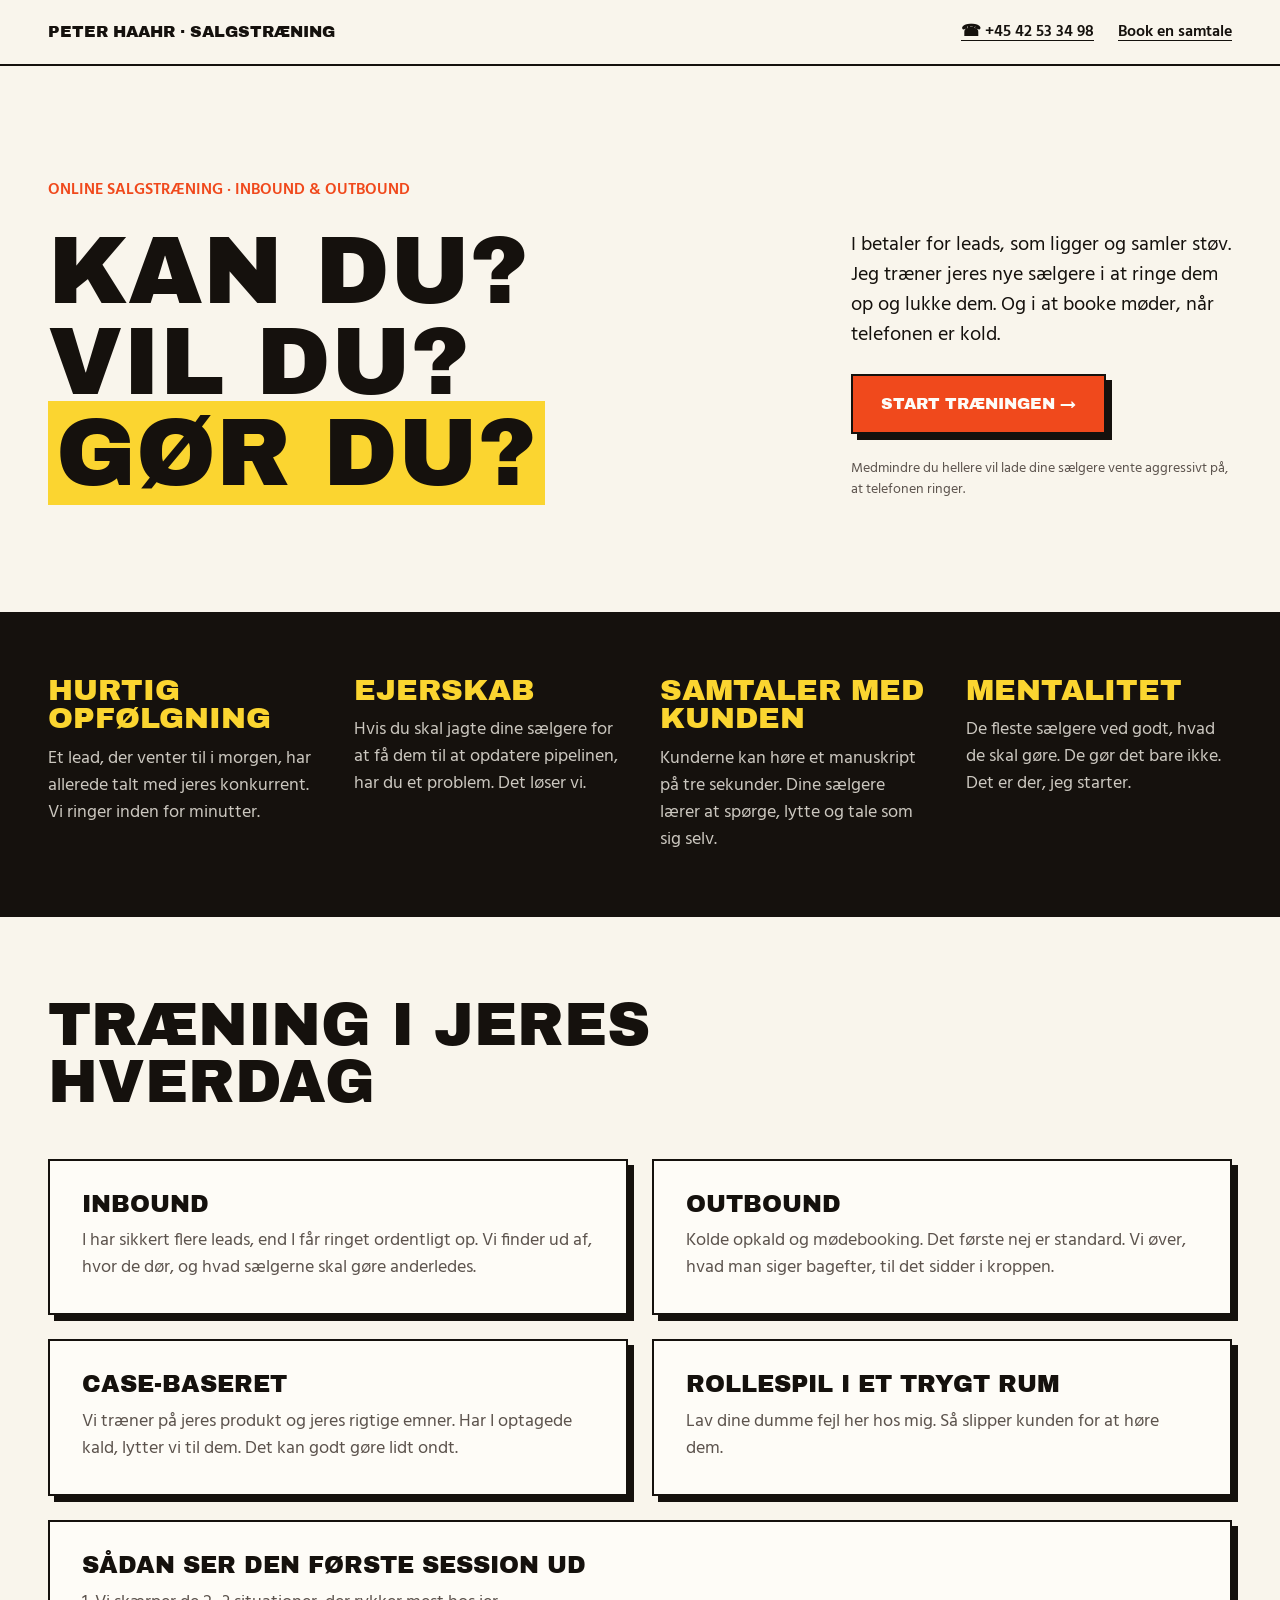
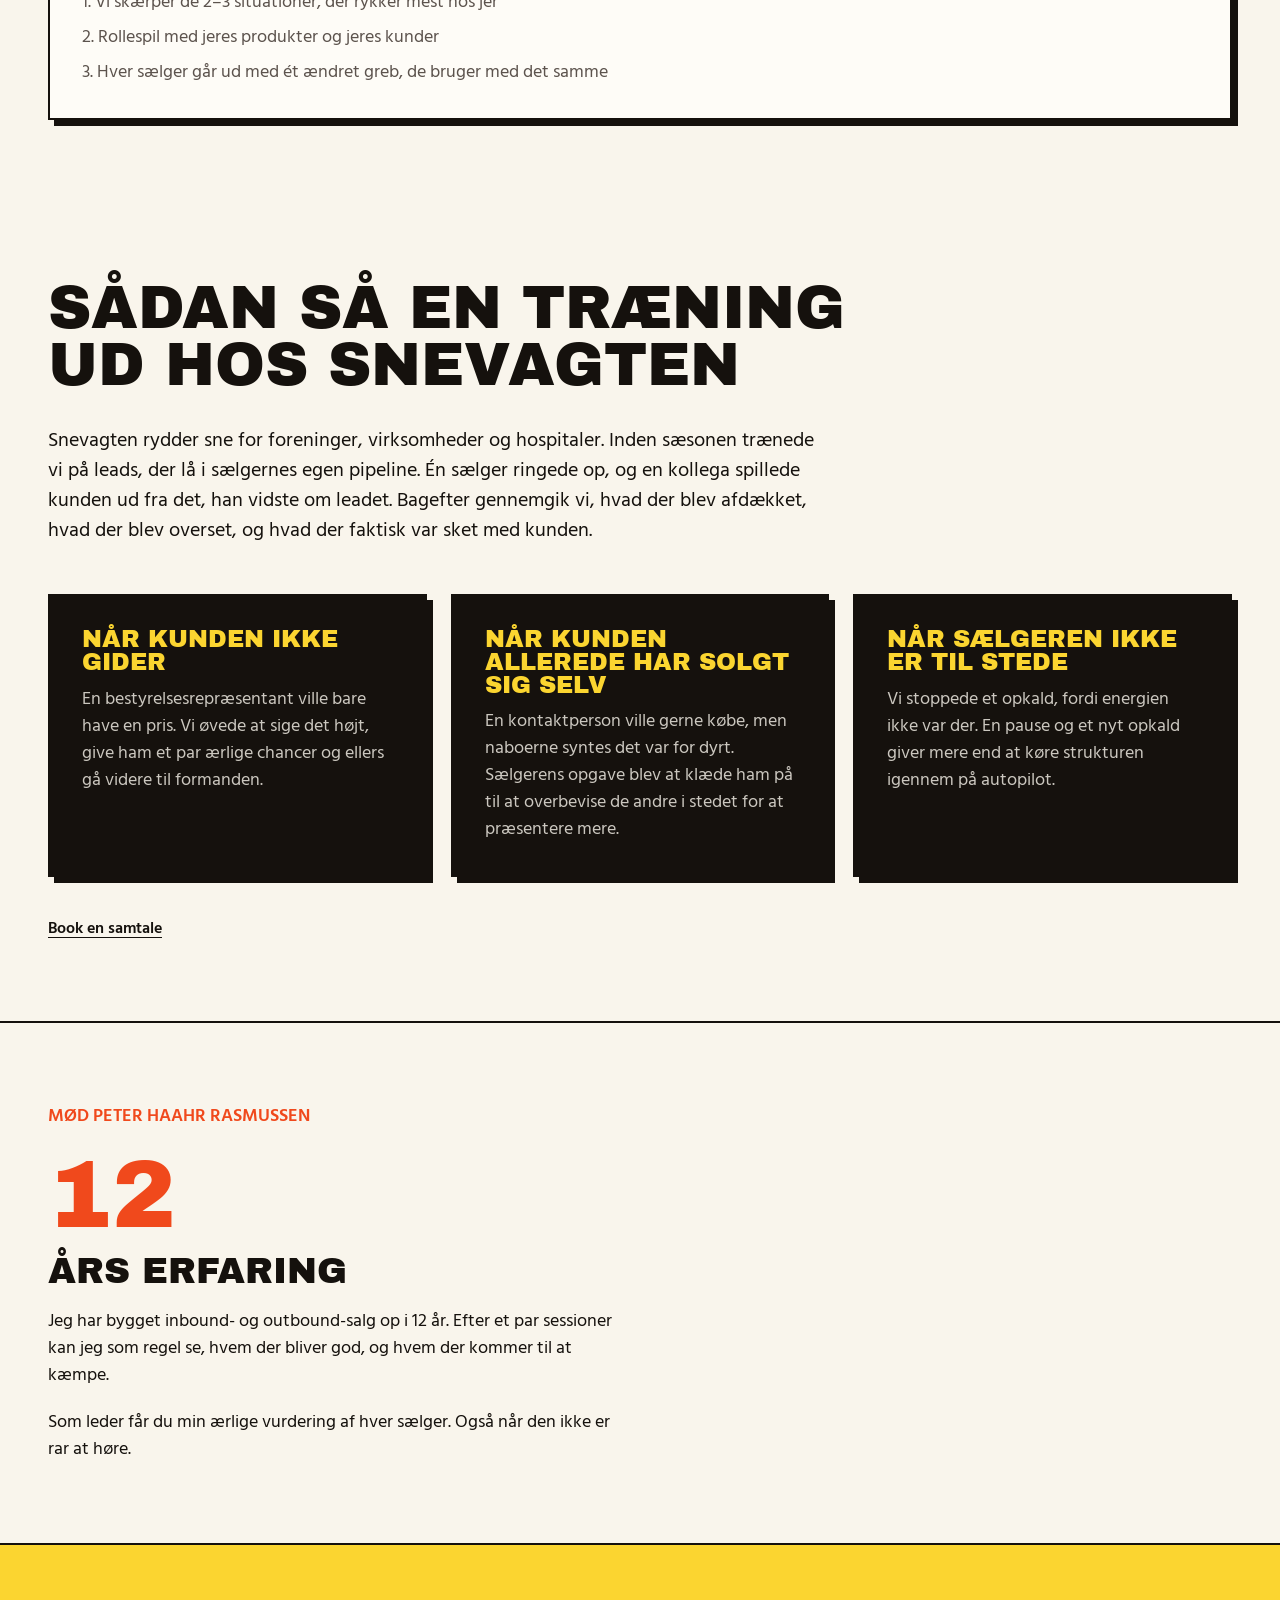
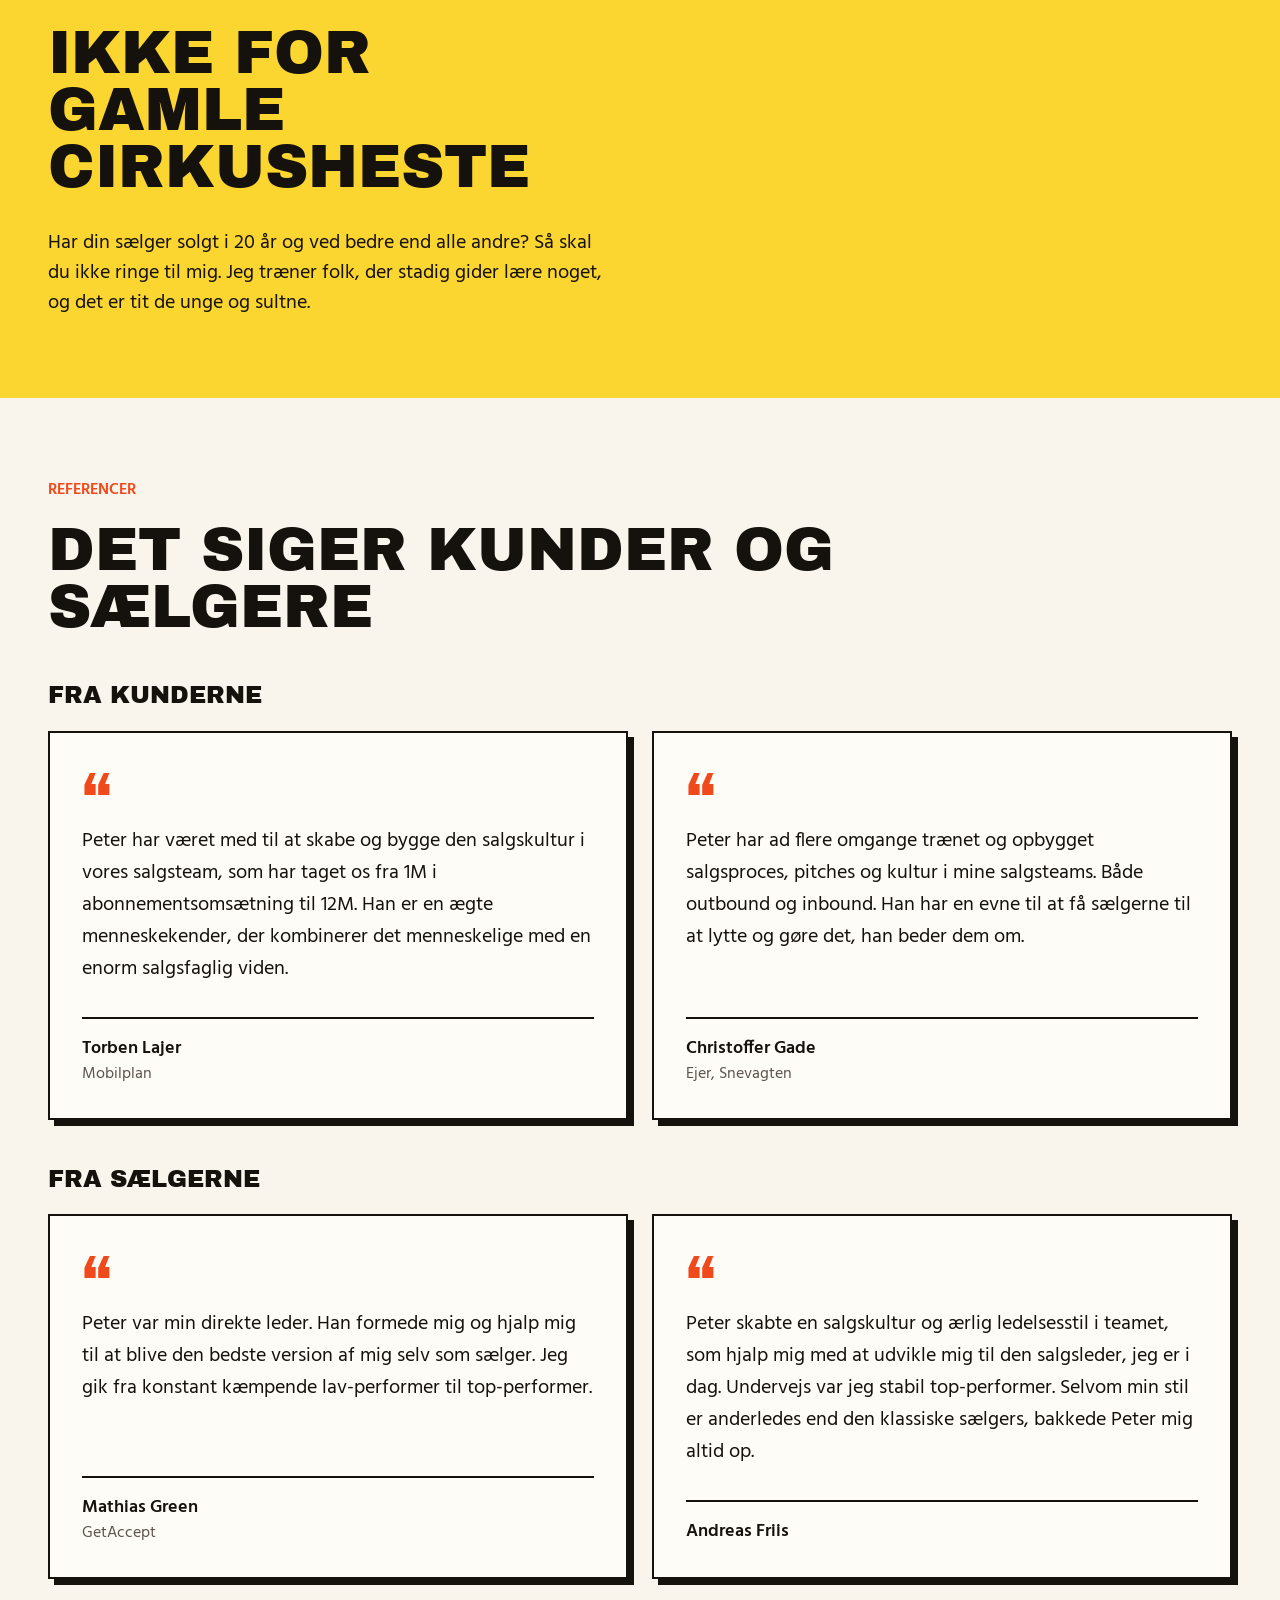
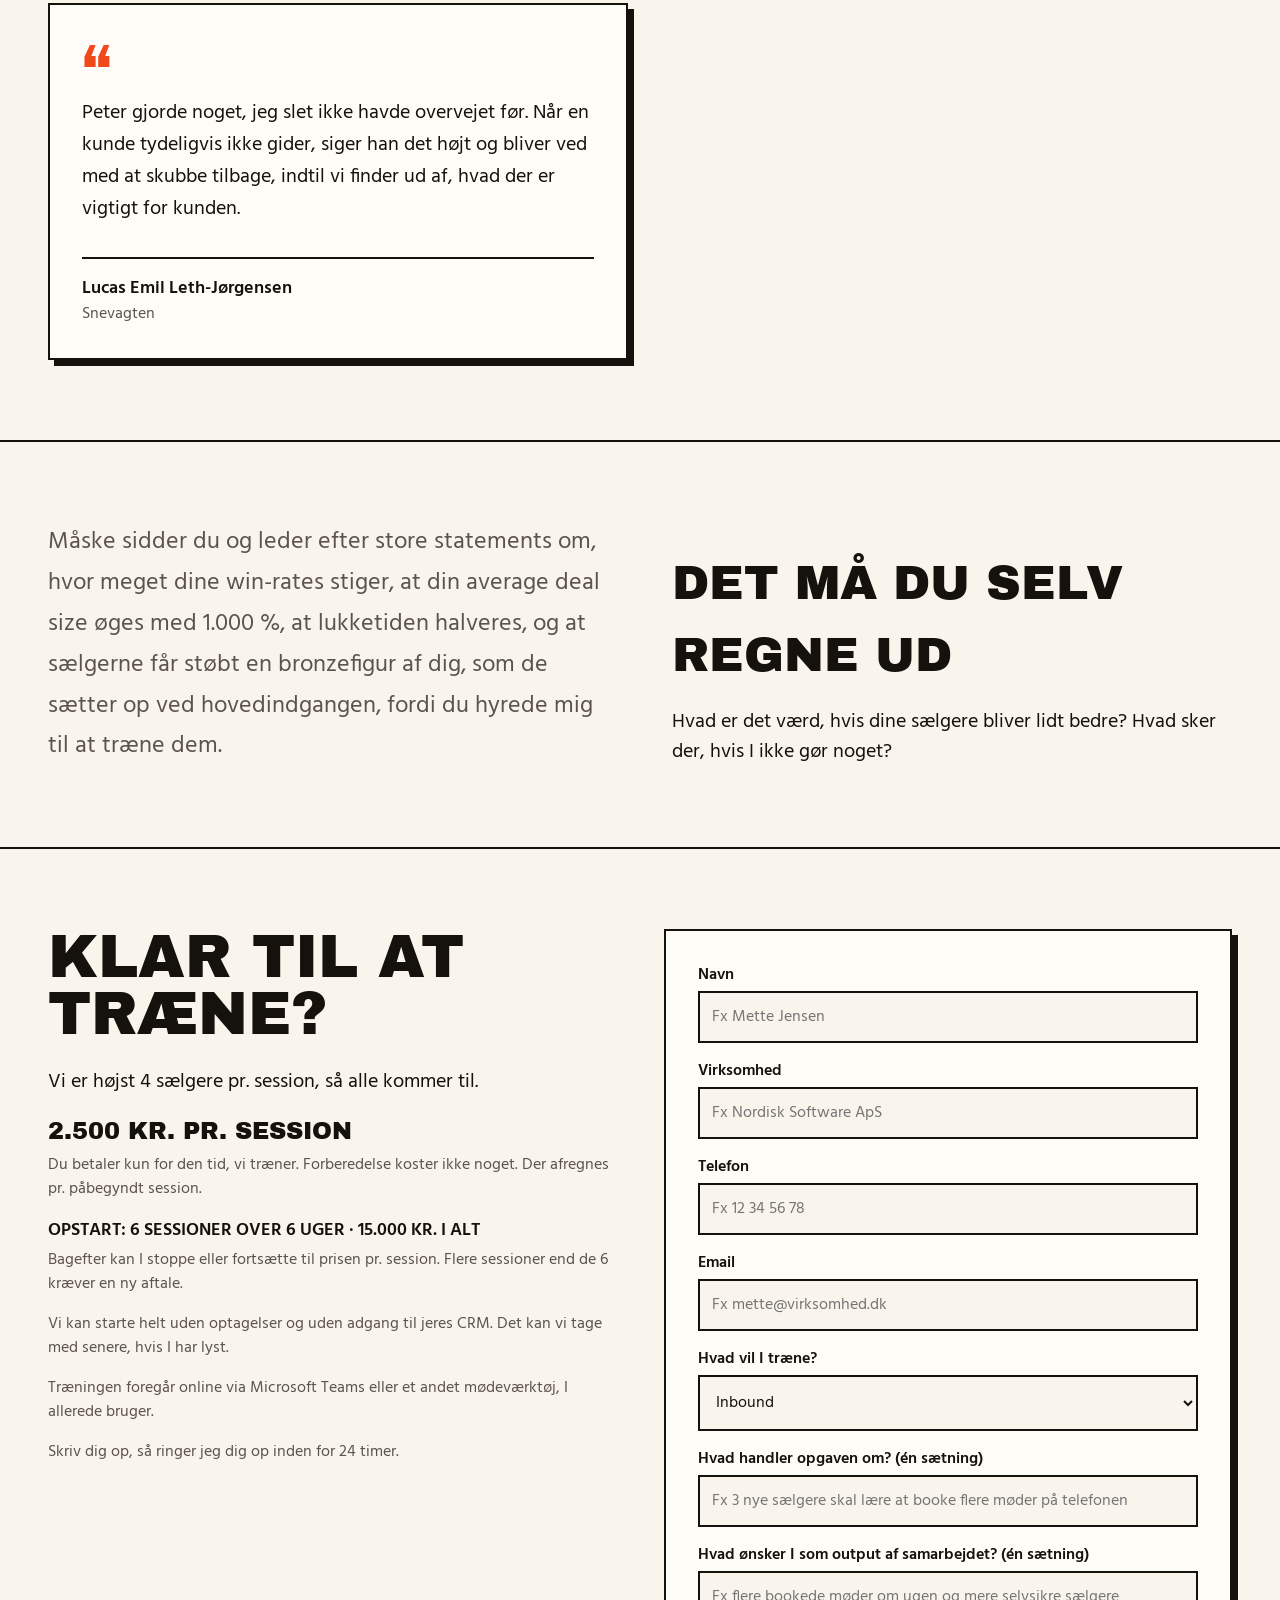
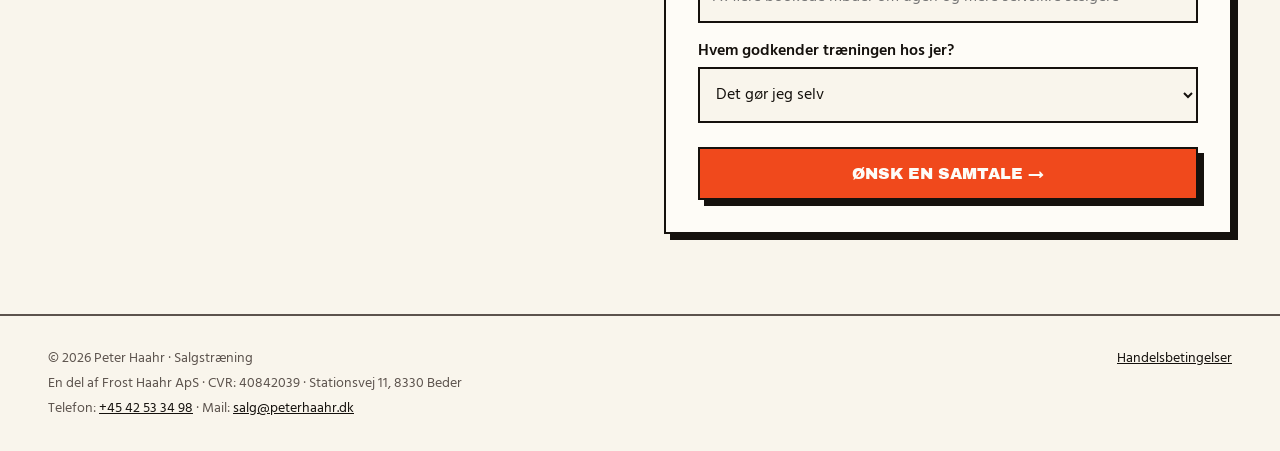
==== index.html @ a9621f41 "Statisk site flyttet fra Lovable Co-Authored-By: Claude Opus 5.5 <noreply@anthropic.com> Claude-Sess" ====
<!DOCTYPE html>
<html lang="da">
<head>
<meta charset="utf-8">
<meta name="viewport" content="width=device-width, initial-scale=1">
<title>Peter Haahr · Online salgstræning – inbound &amp; outbound</title>
<meta name="description" content="Case-baseret online salgstræning med fokus på mentalitet, kultur og adfærd. Højere konvertering, hurtigere sælgere, ægte relationer.">
<meta property="og:title" content="Peter Haahr · Salgstræning for sultne sælgere">
<meta property="og:description" content="Kan du? Vil du? Gør du? Træning pr. session med 12 års erfaring fra inbound og outbound salg.">
<meta property="og:type" content="website">
<meta property="og:url" content="https://peterhaahr.dk/">
<meta property="og:image" content="https://peterhaahr.dk/assets/peter-portraet.webp">
<meta name="twitter:card" content="summary_large_image">
<link rel="canonical" href="https://peterhaahr.dk/">
<link rel="icon" href="/favicon.png" type="image/png">
<link rel="preconnect" href="https://fonts.googleapis.com">
<link rel="preconnect" href="https://fonts.gstatic.com" crossorigin>
<link rel="stylesheet" href="https://fonts.googleapis.com/css2?family=Archivo+Black&family=Hind:wght@400;500;600&display=swap">
<link rel="stylesheet" href="/assets/style.css">
</head>
<body>
<main>
  <header class="site-header px">
    <a class="brand" href="/">
      <img onerror="this.remove()" src="/assets/peter-haahr-logo.webp" alt="PH. — Peter Haahr logo" width="64" height="64">
      <span class="display">Peter Haahr · Salgstræning</span>
    </a>
    <nav class="nav">
      <a class="link" href="tel:+4542533498" aria-label="Ring til Peter på +45 42 53 34 98">☎ +45 42 53 34 98</a>
      <a class="link" href="#kontakt">Book en samtale</a>
    </nav>
  </header>

  <section class="hero px">
    <div>
      <p class="eyebrow" style="margin-bottom:1.5rem">Online salgstræning · Inbound &amp; Outbound</p>
      <h1>Kan du?<br>Vil du?<br><span class="mark">Gør du?</span></h1>
    </div>
    <div class="side">
      <p class="lead">I betaler for leads, som ligger og samler støv. Jeg træner jeres nye sælgere i at ringe dem op og lukke dem. Og i at booke møder, når telefonen er kold.</p>
      <p><a class="cta" href="#kontakt">Start træningen →</a></p>
      <p class="muted" style="font-size:.875rem">Medmindre du hellere vil lade dine sælgere vente aggressivt på, at telefonen ringer.</p>
    </div>
  </section>

  <section class="ink px grid g4 pillars">
    <div><h3>Hurtig opfølgning</h3><p>Et lead, der venter til i morgen, har allerede talt med jeres konkurrent. Vi ringer inden for minutter.</p></div>
    <div><h3>Ejerskab</h3><p>Hvis du skal jagte dine sælgere for at få dem til at opdatere pipelinen, har du et problem. Det løser vi.</p></div>
    <div><h3>Samtaler med kunden</h3><p>Kunderne kan høre et manuskript på tre sekunder. Dine sælgere lærer at spørge, lytte og tale som sig selv.</p></div>
    <div><h3>Mentalitet</h3><p>De fleste sælgere ved godt, hvad de skal gøre. De gør det bare ikke. Det er der, jeg starter.</p></div>
  </section>

  <section class="px">
    <h2 class="h2">Træning i jeres hverdag</h2>
    <div class="grid g2">
      <div class="card brutal"><h3>Inbound</h3><p class="lg muted">I har sikkert flere leads, end I får ringet ordentligt op. Vi finder ud af, hvor de dør, og hvad sælgerne skal gøre anderledes.</p></div>
      <div class="card brutal"><h3>Outbound</h3><p class="lg muted">Kolde opkald og mødebooking. Det første nej er standard. Vi øver, hvad man siger bagefter, til det sidder i kroppen.</p></div>
      <div class="card brutal"><h3>Case-baseret</h3><p class="lg muted">Vi træner på jeres produkt og jeres rigtige emner. Har I optagede kald, lytter vi til dem. Det kan godt gøre lidt ondt.</p></div>
      <div class="card brutal"><h3>Rollespil i et trygt rum</h3><p class="lg muted">Lav dine dumme fejl her hos mig. Så slipper kunden for at høre dem.</p></div>
    </div>
    <div class="card brutal" style="margin-top:1.5rem">
      <h3>Sådan ser den første session ud</h3>
      <ol class="steps muted">
        <li>Vi skærper de 2–3 situationer, der rykker mest hos jer</li>
        <li>Rollespil med jeres produkter og jeres kunder</li>
        <li>Hver sælger går ud med ét ændret greb, de bruger med det samme</li>
      </ol>
    </div>
  </section>

  <section class="px">
    <h2 class="h2" style="margin-bottom:2rem">Sådan så en træning ud hos Snevagten</h2>
    <p class="lead" style="max-width:48rem;margin-bottom:3rem">Snevagten rydder sne for foreninger, virksomheder og hospitaler. Inden sæsonen trænede vi på leads, der lå i sælgernes egen pipeline. Én sælger ringede op, og en kollega spillede kunden ud fra det, han vidste om leadet. Bagefter gennemgik vi, hvad der blev afdækket, hvad der blev overset, og hvad der faktisk var sket med kunden.</p>
    <div class="grid g3">
      <div class="card ink brutal"><h3>Når kunden ikke gider</h3><p class="lg">En bestyrelsesrepræsentant ville bare have en pris. Vi øvede at sige det højt, give ham et par ærlige chancer og ellers gå videre til formanden.</p></div>
      <div class="card ink brutal"><h3>Når kunden allerede har solgt sig selv</h3><p class="lg">En kontaktperson ville gerne købe, men naboerne syntes det var for dyrt. Sælgerens opgave blev at klæde ham på til at overbevise de andre i stedet for at præsentere mere.</p></div>
      <div class="card ink brutal"><h3>Når sælgeren ikke er til stede</h3><p class="lg">Vi stoppede et opkald, fordi energien ikke var der. En pause og et nyt opkald giver mere end at køre strukturen igennem på autopilot.</p></div>
    </div>
    <p style="margin-top:2.5rem"><a class="link" href="#kontakt">Book en samtale</a></p>
  </section>

  <section class="about px bt bb">
    <img onerror="this.remove()" class="brutal" src="/assets/peter-portraet.webp" alt="Peter Haahr Rasmussen med et smil og direkte øjenkontakt" loading="lazy" width="960" height="640">
    <div class="txt lg">
      <p class="eyebrow">Mød Peter Haahr Rasmussen</p>
      <h2><span class="big">12</span>års erfaring</h2>
      <p>Jeg har bygget inbound- og outbound-salg op i 12 år. Efter et par sessioner kan jeg som regel se, hvem der bliver god, og hvem der kommer til at kæmpe.</p>
      <p>Som leder får du min ærlige vurdering af hver sælger. Også når den ikke er rar at høre.</p>
    </div>
  </section>

  <section class="circus px">
    <div>
      <h2 class="h2" style="margin-bottom:2rem">Ikke for gamle cirkusheste</h2>
      <p class="lead" style="max-width:42rem">Har din sælger solgt i 20 år og ved bedre end alle andre? Så skal du ikke ringe til mig. Jeg træner folk, der stadig gider lære noget, og det er tit de unge og sultne.</p>
    </div>
    <img onerror="this.remove()" class="brutal" src="/assets/peter-energi.webp" alt="Peter Haahr Rasmussen griner i solen ved havnen" loading="lazy" width="640" height="960">
  </section>

  <section class="px bb" aria-labelledby="citater-heading">
    <p class="eyebrow" style="margin-bottom:1.25rem">Referencer</p>
    <h2 class="h2" id="citater-heading">Det siger kunder og sælgere</h2>

    <h3 style="font-size:1.5rem;margin:3rem 0 1.5rem">Fra kunderne</h3>
    <div class="grid g2">
      <figure class="quote card brutal"><span class="q" aria-hidden="true">“</span><blockquote>Peter har været med til at skabe og bygge den salgskultur i vores salgsteam, som har taget os fra 1M i abonnementsomsætning til 12M. Han er en ægte menneskekender, der kombinerer det menneskelige med en enorm salgsfaglig viden.</blockquote><figcaption><b>Torben Lajer</b><span class="muted">Mobilplan</span></figcaption></figure>
      <figure class="quote card brutal"><span class="q" aria-hidden="true">“</span><blockquote>Peter har ad flere omgange trænet og opbygget salgsproces, pitches og kultur i mine salgsteams. Både outbound og inbound. Han har en evne til at få sælgerne til at lytte og gøre det, han beder dem om.</blockquote><figcaption><b>Christoffer Gade</b><span class="muted">Ejer, Snevagten</span></figcaption></figure>
    </div>

    <h3 style="font-size:1.5rem;margin:3rem 0 1.5rem">Fra sælgerne</h3>
    <div class="grid g2">
      <figure class="quote card brutal"><span class="q" aria-hidden="true">“</span><blockquote>Peter var min direkte leder. Han formede mig og hjalp mig til at blive den bedste version af mig selv som sælger. Jeg gik fra konstant kæmpende lav-performer til top-performer.</blockquote><figcaption><b>Mathias Green</b><span class="muted">GetAccept</span></figcaption></figure>
      <figure class="quote card brutal"><span class="q" aria-hidden="true">“</span><blockquote>Peter skabte en salgskultur og ærlig ledelsesstil i teamet, som hjalp mig med at udvikle mig til den salgsleder, jeg er i dag. Undervejs var jeg stabil top-performer. Selvom min stil er anderledes end den klassiske sælgers, bakkede Peter mig altid op.</blockquote><figcaption><b>Andreas Friis</b></figcaption></figure>
      <figure class="quote card brutal"><span class="q" aria-hidden="true">“</span><blockquote>Peter gjorde noget, jeg slet ikke havde overvejet før. Når en kunde tydeligvis ikke gider, siger han det højt og bliver ved med at skubbe tilbage, indtil vi finder ud af, hvad der er vigtigt for kunden.</blockquote><figcaption><b>Lucas Emil Leth-Jørgensen</b><span class="muted">Snevagten</span></figcaption></figure>
    </div>
  </section>

  <section class="regn px">
    <p class="p">Måske sidder du og leder efter store statements om, hvor meget dine win-rates stiger, at din average deal size øges med 1.000 %, at lukketiden halveres, og at sælgerne får støbt en bronzefigur af dig, som de sætter op ved hovedindgangen, fordi du hyrede mig til at træne dem.</p>
    <div>
      <p class="display d">Det må du selv regne ud</p>
      <p class="lead" style="margin-top:1rem">Hvad er det værd, hvis dine sælgere bliver lidt bedre? Hvad sker der, hvis I ikke gør noget?</p>
    </div>
  </section>

  <section id="kontakt" class="kontakt px bt">
    <div>
      <h2 class="h2" style="margin-bottom:1.5rem">Klar til at træne?</h2>
      <p class="lead">Vi er højst 4 sælgere pr. session, så alle kommer til.</p>
      <p class="display" style="font-size:1.5rem;margin-bottom:.25rem">2.500 kr. pr. session</p>
      <p class="muted" style="margin-top:0">Du betaler kun for den tid, vi træner. Forberedelse koster ikke noget. Der afregnes pr. påbegyndt session.</p>
      <p class="lg" style="font-weight:600;text-transform:uppercase">Opstart: 6 sessioner over 6 uger · 15.000 kr. i alt</p>
      <p class="muted" style="margin-top:.25rem">Bagefter kan I stoppe eller fortsætte til prisen pr. session. Flere sessioner end de 6 kræver en ny aftale.</p>
      <p class="muted">Vi kan starte helt uden optagelser og uden adgang til jeres CRM. Det kan vi tage med senere, hvis I har lyst.</p>
      <p class="muted">Træningen foregår online via Microsoft Teams eller et andet mødeværktøj, I allerede bruger.</p>
      <p class="muted">Skriv dig op, så ringer jeg dig op inden for 24 timer.</p>
    </div>

    <div>
      <form id="lead-form" class="card brutal" novalidate>
        <label class="field"><span>Navn</span><input required name="Navn" type="text" placeholder="Fx Mette Jensen" maxlength="200" autocomplete="name"></label>
        <label class="field"><span>Virksomhed</span><input required name="Virksomhed" type="text" placeholder="Fx Nordisk Software ApS" maxlength="200" autocomplete="organization"></label>
        <label class="field"><span>Telefon</span><input required name="Telefon" type="tel" placeholder="Fx 12 34 56 78" maxlength="200" autocomplete="tel"></label>
        <label class="field"><span>Email</span><input required name="email" type="email" placeholder="Fx mette@virksomhed.dk" maxlength="200" autocomplete="email"></label>
        <label class="field"><span>Hvad vil I træne?</span>
          <select name="Fokus"><option>Inbound</option><option>Outbound</option><option>Begge dele</option></select>
        </label>
        <label class="field"><span>Hvad handler opgaven om? (én sætning)</span><input name="Opgave" type="text" placeholder="Fx 3 nye sælgere skal lære at booke flere møder på telefonen" maxlength="500"></label>
        <label class="field"><span>Hvad ønsker I som output af samarbejdet? (én sætning)</span><input name="Ønsket output" type="text" placeholder="Fx flere bookede møder om ugen og mere selvsikre sælgere" maxlength="500"></label>
        <label class="field"><span>Hvem godkender træningen hos jer?</span>
          <select name="Godkender"><option>Det gør jeg selv</option><option>Mig + chef/CFO</option><option>Indkøb skal med</option></select>
        </label>
        <input class="hp" type="text" name="_honey" tabindex="-1" autocomplete="off" aria-hidden="true">
        <p class="err" id="form-error" hidden>Noget gik galt. Prøv igen om lidt, eller ring på +45 42 53 34 98.</p>
        <button class="cta" type="submit">Ønsk en samtale →</button>
      </form>
      <div id="form-thanks" class="card brutal" hidden><p class="display" style="font-size:1.5rem">Tak! Jeg ringer dig op hurtigst muligt.</p></div>
    </div>
  </section>

  <footer class="site px">
    <div>
      <p>© <span id="year">2026</span> Peter Haahr · Salgstræning</p>
      <p style="margin-top:.25rem">En del af Frost Haahr ApS · CVR: 40842039 · Stationsvej 11, 8330 Beder</p>
      <p style="margin-top:.25rem">Telefon: <a href="tel:+4542533498">+45 42 53 34 98</a> · Mail: <a href="mailto:salg@peterhaahr.dk">salg@peterhaahr.dk</a></p>
    </div>
    <a href="/handelsbetingelser/">Handelsbetingelser</a>
  </footer>
</main>
<script src="/assets/form.js" defer></script>
</body>
</html>
---- assets/style.css ----
:root {
  --background: oklch(0.97 0.012 85);
  --foreground: oklch(0.18 0.01 60);
  --card: oklch(0.99 0.006 85);
  --primary: oklch(0.64 0.21 35);
  --primary-foreground: oklch(0.99 0.005 85);
  --muted-foreground: oklch(0.45 0.015 60);
  --accent: oklch(0.88 0.17 95);
  --ink: oklch(0.18 0.01 60);
  --ink-foreground: oklch(0.97 0.012 85);
  --border: oklch(0.18 0.01 60);
  --display: "Archivo Black", sans-serif;
  --sans: "Hind", sans-serif;
}

* { box-sizing: border-box; margin: 0; padding: 0; border-color: var(--border); }
html { scroll-behavior: smooth; }
body { background: var(--background); color: var(--foreground); font-family: var(--sans); font-size: 16px; line-height: 1.5; }
img { display: block; max-width: 100%; }
a { color: inherit; }
h1, h2, h3 { font-family: var(--display); font-weight: 400; letter-spacing: 0; line-height: 0.95; text-transform: uppercase; }

.px { padding-left: 1.5rem; padding-right: 1.5rem; }
@media (min-width: 768px) { .px { padding-left: 3rem; padding-right: 3rem; } }

.brutal { border: 2px solid var(--border); box-shadow: 6px 6px 0 var(--border); }
.card { background: var(--card); padding: 2rem; }
.ink { background: var(--ink); color: var(--ink-foreground); }
.ink p { opacity: 0.8; }
.ink h3 { color: var(--accent); }
.muted { color: var(--muted-foreground); }
.eyebrow { font-weight: 600; text-transform: uppercase; color: var(--primary); }
.display { font-family: var(--display); text-transform: uppercase; }
.lead { font-size: 1.25rem; }
.lg { font-size: 1.125rem; }
.mark { background: var(--accent); padding: 0 0.5rem; }
.bt { border-top: 2px solid; }
.bb { border-bottom: 2px solid; }
.link { font-weight: 600; text-decoration: underline; text-underline-offset: 4px; }

.cta {
  display: inline-block; background: var(--primary); color: var(--primary-foreground);
  font-family: var(--display); text-transform: uppercase; text-decoration: none;
  padding: 1rem 1.75rem; font-size: 1rem; cursor: pointer;
  border: 2px solid var(--border); box-shadow: 6px 6px 0 var(--border);
  transition: transform .15s, box-shadow .15s;
}
.cta:hover { transform: translate(4px, 4px); box-shadow: none; }
.cta:disabled { opacity: .6; cursor: default; }

/* Header */
.site-header { display: flex; flex-wrap: wrap; gap: 1rem; align-items: center; justify-content: space-between; padding-top: 1.25rem; padding-bottom: 1.25rem; border-bottom: 2px solid; }
.brand { display: flex; align-items: center; gap: .75rem; text-decoration: none; }
.brand img { width: 64px; height: 64px; object-fit: contain; }
.nav { display: flex; flex-wrap: wrap; gap: .5rem 1.5rem; }

/* Grids */
.grid { display: grid; gap: 1.5rem; }
@media (min-width: 768px) {
  .g2 { grid-template-columns: repeat(2, 1fr); }
  .g3 { grid-template-columns: repeat(3, 1fr); }
}
@media (min-width: 1024px) { .g4 { grid-template-columns: repeat(4, 1fr); } }
@media (min-width: 768px) and (max-width: 1023px) { .g4 { grid-template-columns: repeat(2, 1fr); } }

section { padding-top: 5rem; padding-bottom: 5rem; }
.h2 { font-size: 2.25rem; margin-bottom: 3rem; max-width: 56rem; }
@media (min-width: 768px) { .h2 { font-size: 3.75rem; } }
.card h3 { font-size: 1.5rem; margin-bottom: .75rem; }

/* Hero */
.hero { display: grid; gap: 2.5rem; align-items: end; padding-top: 4rem; padding-bottom: 4rem; }
.hero h1 { font-size: 3rem; }
.hero .side > * + * { margin-top: 1.5rem; }
@media (min-width: 768px) {
  .hero { grid-template-columns: 2fr 1fr; padding-top: 7rem; padding-bottom: 7rem; }
  .hero h1 { font-size: 6rem; }
}

.pillars { padding-top: 4rem; padding-bottom: 4rem; gap: 2.5rem; }
.pillars h3 { font-size: 1.875rem; margin-bottom: .75rem; }
.pillars p { font-size: 1.125rem; }

ol.steps { list-style: decimal inside; font-size: 1.125rem; }
ol.steps li + li { margin-top: .5rem; }

.about { display: grid; gap: 3rem; }
.about img { width: 100%; aspect-ratio: 4/3; object-fit: cover; }
.about .txt > * + * { margin-top: 1.25rem; }
.about .big { color: var(--primary); font-size: 6rem; display: block; margin-bottom: .75rem; }
.about h2 { font-size: 2.25rem; }
@media (min-width: 768px) { .about { grid-template-columns: 1fr 1fr; } }

.circus { background: var(--accent); display: grid; gap: 3rem; align-items: center; }
.circus img { width: 100%; max-width: 28rem; aspect-ratio: 4/5; object-fit: cover; }
@media (min-width: 768px) { .circus { grid-template-columns: 1fr 1fr; } .circus img { justify-self: end; } }

figure.quote { display: flex; flex-direction: column; padding: 1.5rem; }
@media (min-width: 768px) { figure.quote { padding: 2rem; } }
figure.quote .q { font-family: var(--display); font-size: 3.75rem; color: var(--primary); line-height: 1; }
figure.quote blockquote { font-size: 1.25rem; line-height: 1.6; margin-bottom: 2rem; flex: 1; }
figure.quote figcaption { border-top: 2px solid; padding-top: 1rem; }
figure.quote figcaption b { font-size: 1.125rem; font-weight: 600; display: block; }

.regn { display: grid; gap: 2.5rem; align-items: end; }
.regn .p { font-size: 1.125rem; line-height: 1.7; color: var(--muted-foreground); }
.regn .d { font-size: 1.875rem; }
@media (min-width: 768px) { .regn { grid-template-columns: 1fr 1fr; gap: 4rem; } .regn .p { font-size: 1.5rem; } .regn .d { font-size: 3rem; } }

/* Kontakt */
.kontakt { display: grid; gap: 3rem; }
@media (min-width: 768px) { .kontakt { grid-template-columns: 1fr 1fr; } }
.kontakt p + p { margin-top: 1rem; }
form .field { display: block; }
form .field + .field { margin-top: 1rem; }
form .field span { font-weight: 600; }
form input, form select { margin-top: .25rem; width: 100%; border: 2px solid; background: var(--background); padding: .75rem; font: inherit; color: inherit; border-radius: 0; outline: none; }
form input:focus, form select:focus { border-color: var(--primary); }
form .cta { width: 100%; margin-top: 1.5rem; }
.hp { position: absolute; left: -9999px; }
.err { color: oklch(0.55 0.22 27); margin-top: 1rem; }

footer.site { padding-top: 2rem; padding-bottom: 2rem; border-top: 2px solid; font-size: .875rem; color: var(--muted-foreground); display: flex; flex-wrap: wrap; justify-content: space-between; gap: 1.25rem; }
footer.site a { color: var(--foreground); }

/* Handelsbetingelser */
.terms { max-width: 56rem; margin: 0 auto; padding: 4rem 1.5rem; }
.terms h1 { font-size: 2.25rem; overflow-wrap: anywhere; }
@media (min-width: 768px) { .terms h1 { font-size: 3.75rem; } .terms { padding-top: 5rem; padding-bottom: 5rem; } }
.terms .draft { background: var(--accent); border: 2px solid; padding: 1.5rem; margin: 2rem 0 3rem; }
.terms section { padding: 0; font-size: 1.125rem; line-height: 1.7; }
.terms section + section { margin-top: 2.5rem; }
.terms h2 { font-size: 1.5rem; margin-bottom: 1rem; }
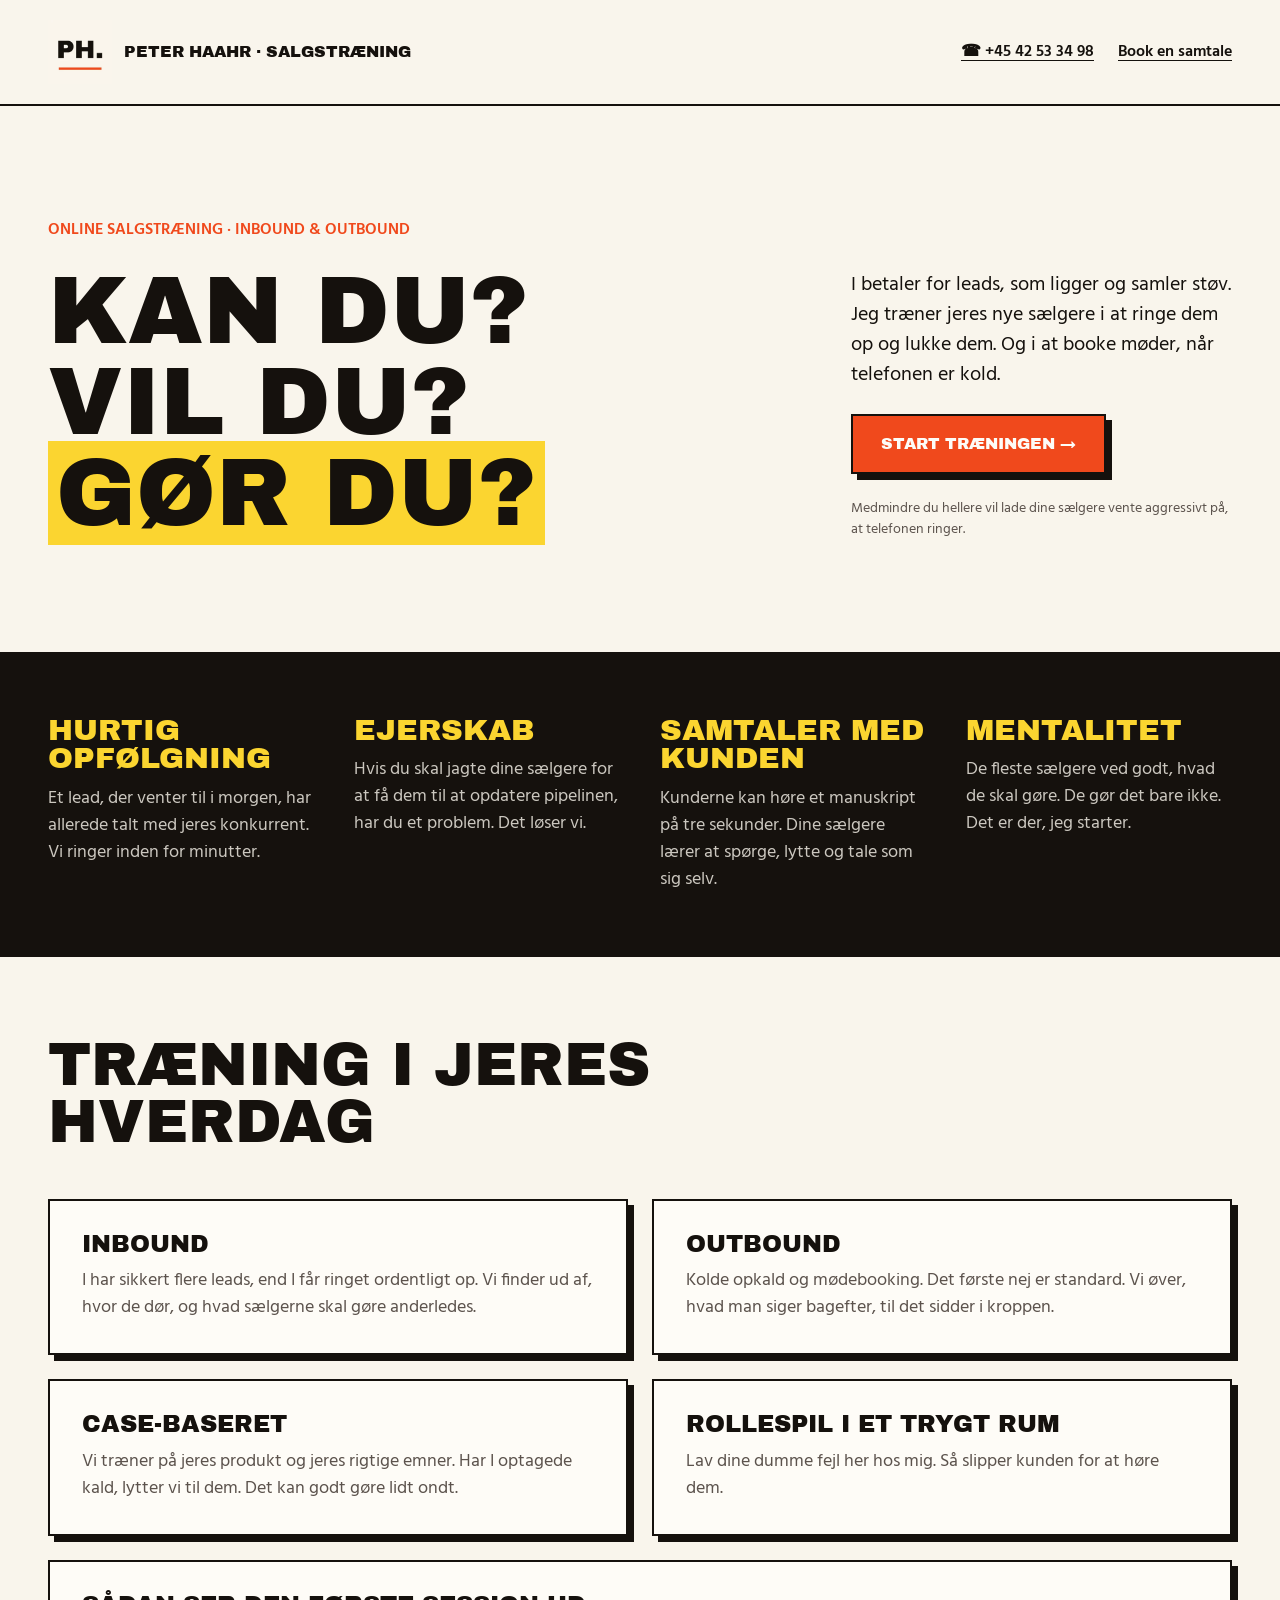
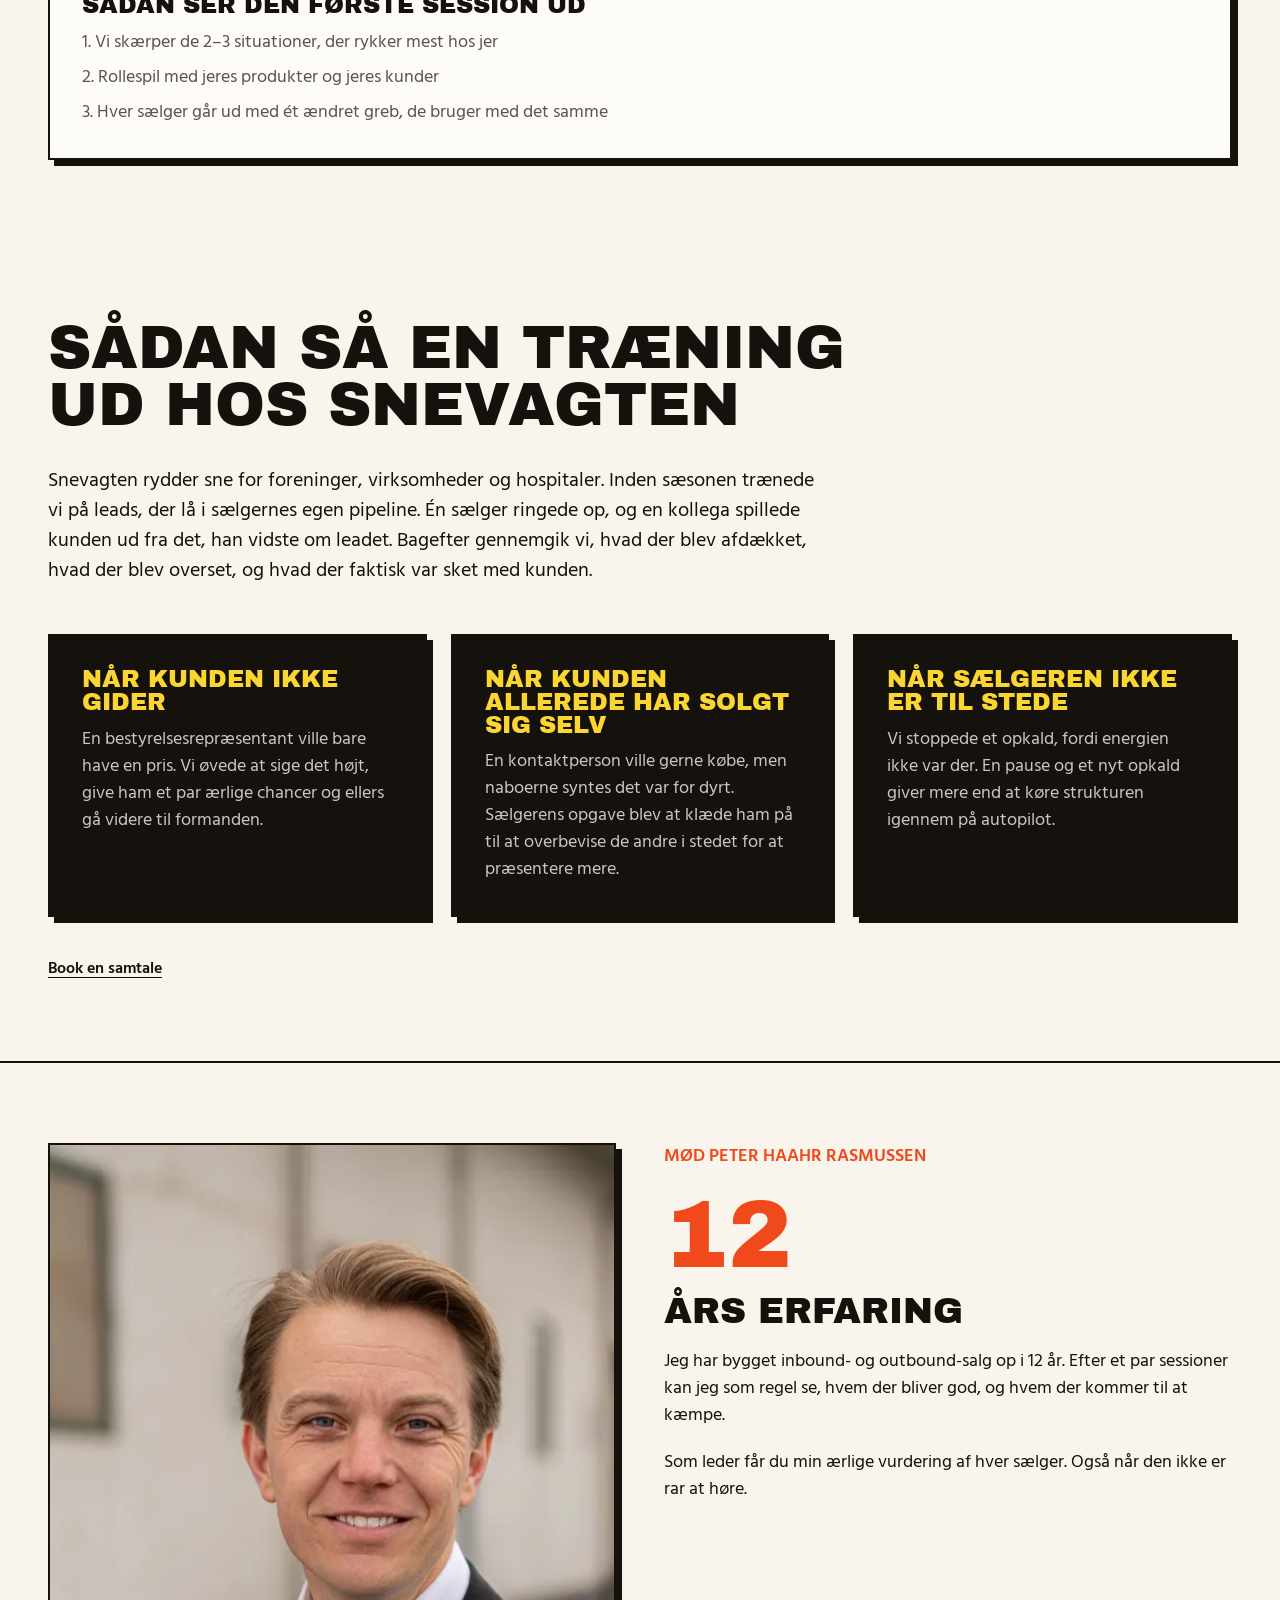
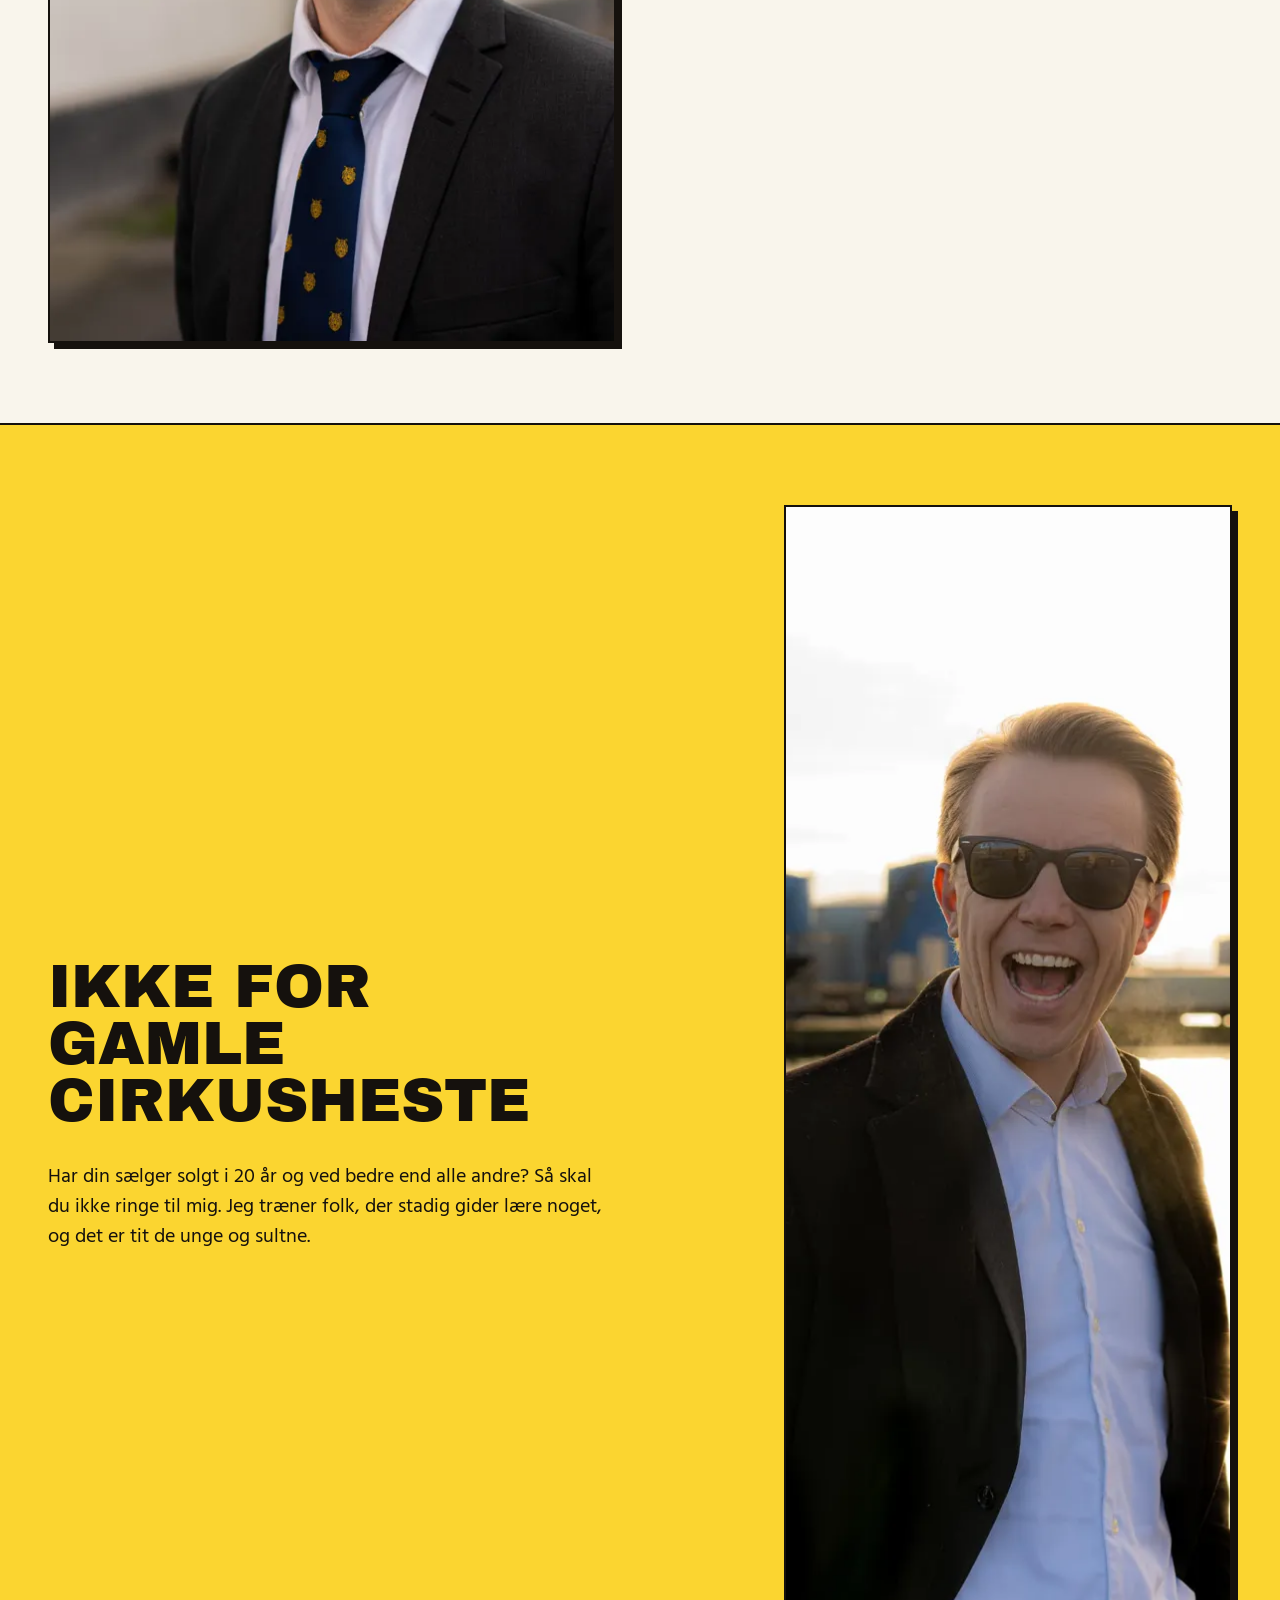
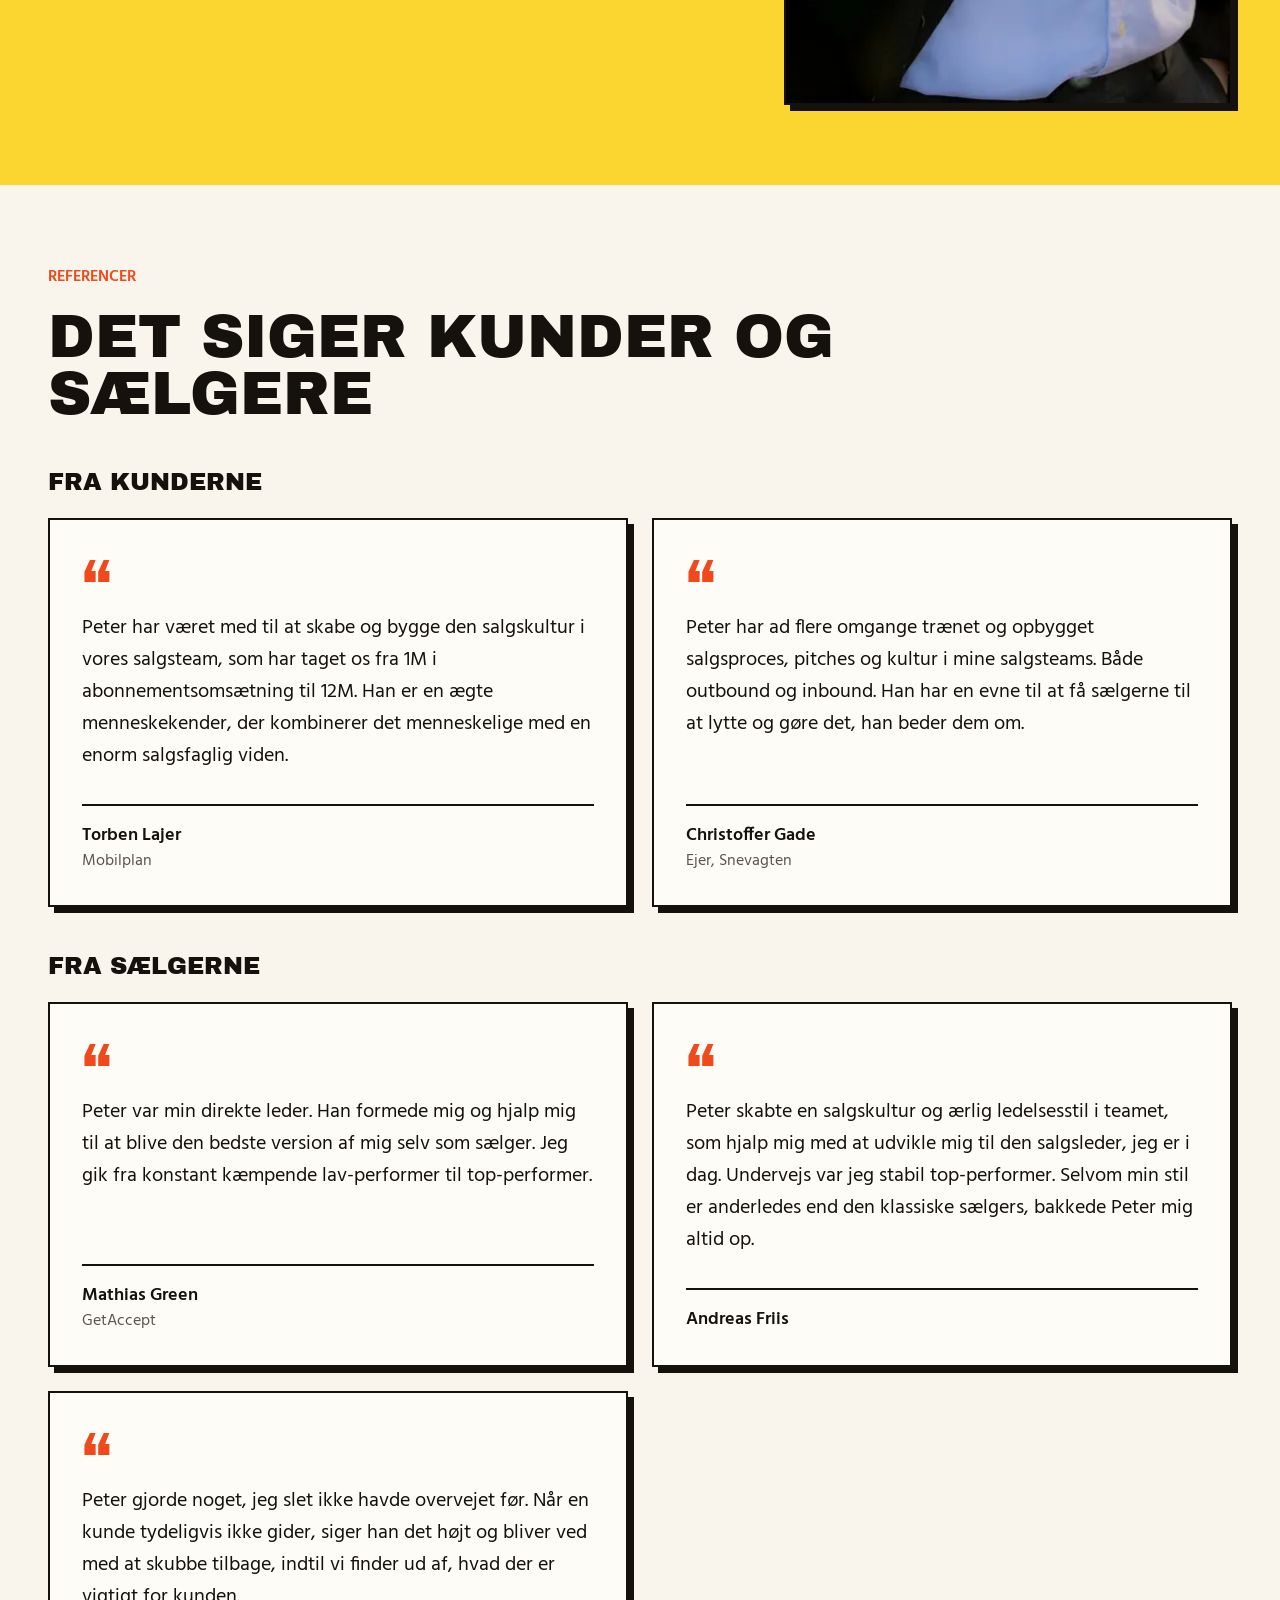
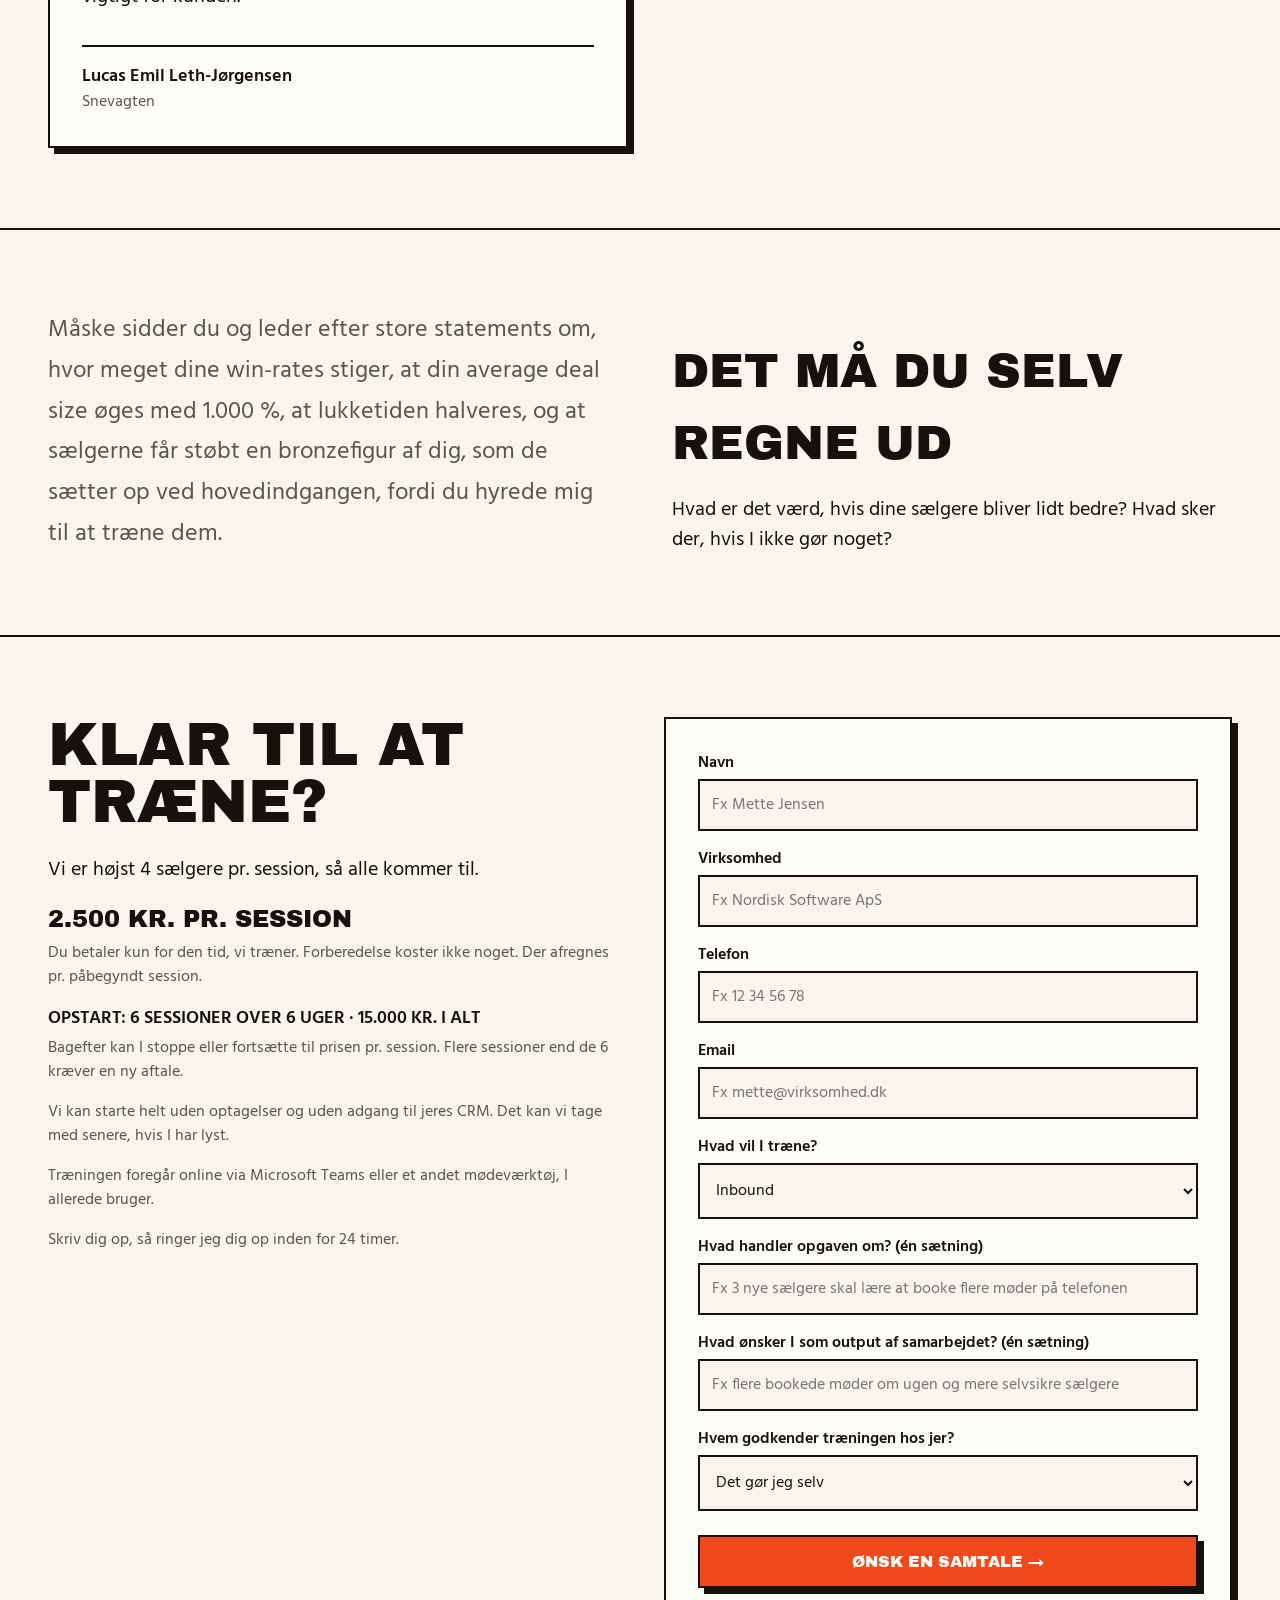
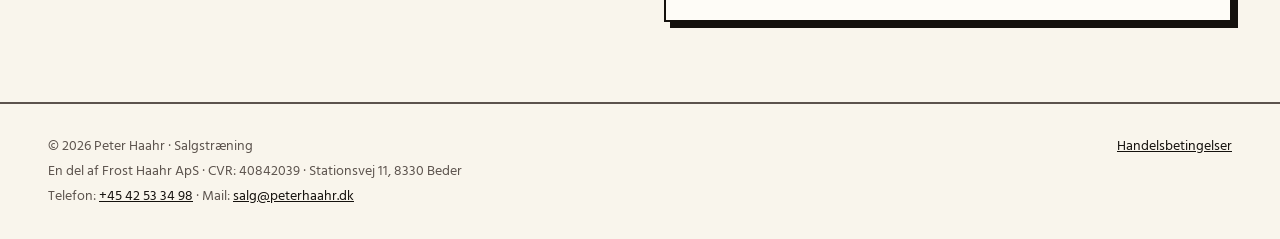
==== commit 9496c16e: "Tilføj logo og portrætter Co-Authored-By: Claude Opus 5.5 <noreply@anthropic.com> Claude-Session: ht" ====
--- a/index.html
+++ b/index.html
@@ -12,17 +12,17 @@
 <meta property="og:image" content="https://peterhaahr.dk/assets/peter-portraet.webp">
 <meta name="twitter:card" content="summary_large_image">
 <link rel="canonical" href="https://peterhaahr.dk/">
-<link rel="icon" href="/favicon.png" type="image/png">
+<link rel="icon" href="favicon.png" type="image/png">
 <link rel="preconnect" href="https://fonts.googleapis.com">
 <link rel="preconnect" href="https://fonts.gstatic.com" crossorigin>
 <link rel="stylesheet" href="https://fonts.googleapis.com/css2?family=Archivo+Black&family=Hind:wght@400;500;600&display=swap">
-<link rel="stylesheet" href="/assets/style.css">
+<link rel="stylesheet" href="assets/style.css">
 </head>
 <body>
 <main>
   <header class="site-header px">
-    <a class="brand" href="/">
-      <img onerror="this.remove()" src="/assets/peter-haahr-logo.webp" alt="PH. — Peter Haahr logo" width="64" height="64">
+    <a class="brand" href="./">
+      <img onerror="this.remove()" src="assets/peter-haahr-logo.webp" alt="PH. — Peter Haahr logo" width="64" height="64">
       <span class="display">Peter Haahr · Salgstræning</span>
     </a>
     <nav class="nav">
@@ -80,7 +80,7 @@
   </section>
 
   <section class="about px bt bb">
-    <img onerror="this.remove()" class="brutal" src="/assets/peter-portraet.webp" alt="Peter Haahr Rasmussen med et smil og direkte øjenkontakt" loading="lazy" width="960" height="640">
+    <img onerror="this.remove()" class="brutal" src="assets/peter-portraet.webp" alt="Peter Haahr Rasmussen med et smil og direkte øjenkontakt" loading="lazy" width="1200" height="800">
     <div class="txt lg">
       <p class="eyebrow">Mød Peter Haahr Rasmussen</p>
       <h2><span class="big">12</span>års erfaring</h2>
@@ -94,7 +94,7 @@
       <h2 class="h2" style="margin-bottom:2rem">Ikke for gamle cirkusheste</h2>
       <p class="lead" style="max-width:42rem">Har din sælger solgt i 20 år og ved bedre end alle andre? Så skal du ikke ringe til mig. Jeg træner folk, der stadig gider lære noget, og det er tit de unge og sultne.</p>
     </div>
-    <img onerror="this.remove()" class="brutal" src="/assets/peter-energi.webp" alt="Peter Haahr Rasmussen griner i solen ved havnen" loading="lazy" width="640" height="960">
+    <img onerror="this.remove()" class="brutal" src="assets/peter-energi.webp" alt="Peter Haahr Rasmussen griner i solen ved havnen" loading="lazy" width="800" height="1200">
   </section>
 
   <section class="px bb" aria-labelledby="citater-heading">
@@ -164,9 +164,9 @@
       <p style="margin-top:.25rem">En del af Frost Haahr ApS · CVR: 40842039 · Stationsvej 11, 8330 Beder</p>
       <p style="margin-top:.25rem">Telefon: <a href="tel:+4542533498">+45 42 53 34 98</a> · Mail: <a href="mailto:salg@peterhaahr.dk">salg@peterhaahr.dk</a></p>
     </div>
-    <a href="/handelsbetingelser/">Handelsbetingelser</a>
+    <a href="handelsbetingelser/">Handelsbetingelser</a>
   </footer>
 </main>
-<script src="/assets/form.js" defer></script>
+<script src="assets/form.js" defer></script>
 </body>
 </html>
